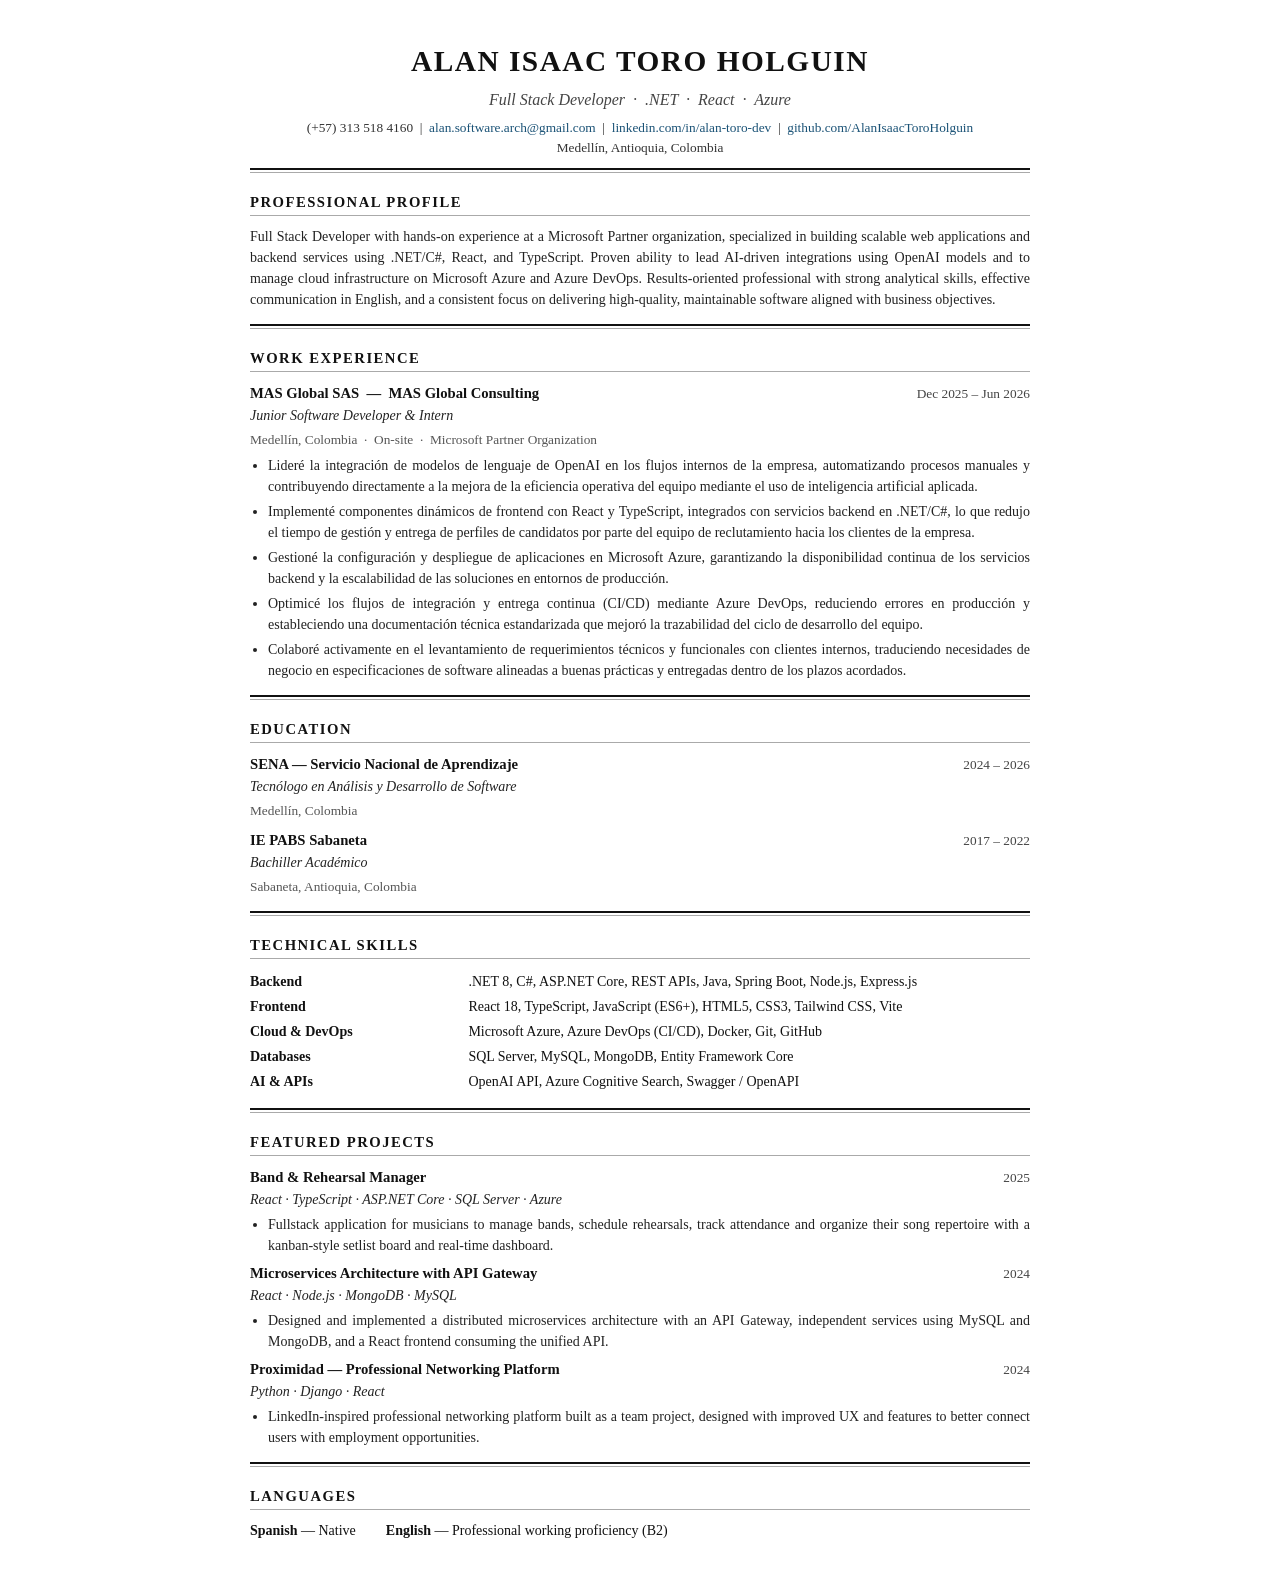
==== assets/cv/AlanToro-CV-Harvard.html @ 19d11485 "Fix mobile hero image, add Band Manager live link, add Harvard CV - Fix responsive: remove old hero " ====
<!DOCTYPE html>
<html lang="en">
<head>
<meta charset="UTF-8">
<style>
  body {
    font-family: "Garamond", "Times New Roman", serif;
    font-size: 11pt;
    line-height: 1.5;
    color: #111;
    max-width: 780px;
    margin: 40px auto;
    padding: 0 40px;
  }

  /* HEADER */
  .header { text-align: center; margin-bottom: 6px; }
  .header h1 {
    font-size: 22pt;
    font-weight: bold;
    letter-spacing: 1.5px;
    text-transform: uppercase;
    margin: 0 0 4px 0;
  }
  .header .title {
    font-size: 12pt;
    color: #444;
    font-style: italic;
    margin-bottom: 6px;
  }
  .header .contact {
    font-size: 10pt;
    color: #333;
  }
  .header .contact a { color: #1a5276; text-decoration: none; }

  hr.thick {
    border: none;
    border-top: 2px solid #111;
    margin: 10px 0 2px 0;
  }
  hr.thin {
    border: none;
    border-top: 1px solid #aaa;
    margin: 2px 0 10px 0;
  }

  /* SECTIONS */
  .section-title {
    font-size: 11pt;
    font-weight: bold;
    text-transform: uppercase;
    letter-spacing: 1.5px;
    margin: 18px 0 0 0;
  }

  /* PROFILE */
  .profile p {
    margin: 6px 0 0 0;
    text-align: justify;
    font-size: 10.5pt;
    color: #222;
  }

  /* EXPERIENCE / EDUCATION rows */
  .entry { margin: 10px 0 0 0; }
  .entry-header {
    display: flex;
    justify-content: space-between;
    align-items: baseline;
  }
  .entry-org {
    font-weight: bold;
    font-size: 11pt;
  }
  .entry-date {
    font-size: 10pt;
    color: #444;
    white-space: nowrap;
    margin-left: 12px;
  }
  .entry-role {
    font-style: italic;
    font-size: 10.5pt;
    color: #222;
    margin: 1px 0 4px 0;
  }
  .entry-location {
    font-size: 10pt;
    color: #555;
    margin-bottom: 5px;
  }

  ul.bullets {
    margin: 4px 0 0 0;
    padding-left: 18px;
  }
  ul.bullets li {
    font-size: 10.5pt;
    color: #222;
    margin-bottom: 4px;
    text-align: justify;
  }

  /* SKILLS */
  .skills-table { width: 100%; border-collapse: collapse; margin-top: 6px; }
  .skills-table td {
    font-size: 10.5pt;
    padding: 2px 10px 2px 0;
    vertical-align: top;
  }
  .skills-table td:first-child {
    font-weight: bold;
    width: 28%;
    color: #111;
  }

  /* LANGUAGES */
  .lang-row { display: flex; gap: 30px; margin-top: 6px; }
  .lang-item { font-size: 10.5pt; }
  .lang-item strong { color: #111; }

  @media print {
    body { margin: 0; padding: 20px 40px; }
  }
</style>
</head>
<body>

<!-- ══ HEADER ══ -->
<div class="header">
  <h1>Alan Isaac Toro Holguin</h1>
  <div class="title">Full Stack Developer &nbsp;·&nbsp; .NET &nbsp;·&nbsp; React &nbsp;·&nbsp; Azure</div>
  <div class="contact">
    (+57) 313 518 4160 &nbsp;|&nbsp;
    <a href="mailto:alan.software.arch@gmail.com">alan.software.arch@gmail.com</a> &nbsp;|&nbsp;
    <a href="https://www.linkedin.com/in/alan-toro-dev/">linkedin.com/in/alan-toro-dev</a> &nbsp;|&nbsp;
    <a href="https://github.com/AlanIsaacToroHolguin">github.com/AlanIsaacToroHolguin</a><br>
    Medellín, Antioquia, Colombia
  </div>
</div>

<hr class="thick"><hr class="thin">

<!-- ══ PROFESSIONAL PROFILE ══ -->
<div class="section-title">Professional Profile</div>
<hr class="thin">
<div class="profile">
  <p>
    Full Stack Developer with hands-on experience at a Microsoft Partner organization, specialized in building
    scalable web applications and backend services using .NET/C#, React, and TypeScript. Proven ability to lead
    AI-driven integrations using OpenAI models and to manage cloud infrastructure on Microsoft Azure and Azure DevOps.
    Results-oriented professional with strong analytical skills, effective communication in English, and a consistent
    focus on delivering high-quality, maintainable software aligned with business objectives.
  </p>
</div>

<hr class="thick" style="margin-top:14px;"><hr class="thin">

<!-- ══ WORK EXPERIENCE ══ -->
<div class="section-title">Work Experience</div>
<hr class="thin">

<div class="entry">
  <div class="entry-header">
    <div class="entry-org">MAS Global SAS &nbsp;—&nbsp; MAS Global Consulting</div>
    <div class="entry-date">Dec 2025 – Jun 2026</div>
  </div>
  <div class="entry-role">Junior Software Developer &amp; Intern</div>
  <div class="entry-location">Medellín, Colombia &nbsp;·&nbsp; On-site &nbsp;·&nbsp; Microsoft Partner Organization</div>
  <ul class="bullets">
    <li>
      Lideré la integración de modelos de lenguaje de OpenAI en los flujos internos de la empresa,
      automatizando procesos manuales y contribuyendo directamente a la mejora de la eficiencia operativa
      del equipo mediante el uso de inteligencia artificial aplicada.
    </li>
    <li>
      Implementé componentes dinámicos de frontend con React y TypeScript, integrados con servicios
      backend en .NET/C#, lo que redujo el tiempo de gestión y entrega de perfiles de candidatos
      por parte del equipo de reclutamiento hacia los clientes de la empresa.
    </li>
    <li>
      Gestioné la configuración y despliegue de aplicaciones en Microsoft Azure, garantizando la
      disponibilidad continua de los servicios backend y la escalabilidad de las soluciones
      en entornos de producción.
    </li>
    <li>
      Optimicé los flujos de integración y entrega continua (CI/CD) mediante Azure DevOps,
      reduciendo errores en producción y estableciendo una documentación técnica estandarizada
      que mejoró la trazabilidad del ciclo de desarrollo del equipo.
    </li>
    <li>
      Colaboré activamente en el levantamiento de requerimientos técnicos y funcionales con
      clientes internos, traduciendo necesidades de negocio en especificaciones de software
      alineadas a buenas prácticas y entregadas dentro de los plazos acordados.
    </li>
  </ul>
</div>

<hr class="thick" style="margin-top:14px;"><hr class="thin">

<!-- ══ EDUCATION ══ -->
<div class="section-title">Education</div>
<hr class="thin">

<div class="entry">
  <div class="entry-header">
    <div class="entry-org">SENA — Servicio Nacional de Aprendizaje</div>
    <div class="entry-date">2024 – 2026</div>
  </div>
  <div class="entry-role">Tecnólogo en Análisis y Desarrollo de Software</div>
  <div class="entry-location">Medellín, Colombia</div>
</div>

<div class="entry" style="margin-top:8px;">
  <div class="entry-header">
    <div class="entry-org">IE PABS Sabaneta</div>
    <div class="entry-date">2017 – 2022</div>
  </div>
  <div class="entry-role">Bachiller Académico</div>
  <div class="entry-location">Sabaneta, Antioquia, Colombia</div>
</div>

<hr class="thick" style="margin-top:14px;"><hr class="thin">

<!-- ══ TECHNICAL SKILLS ══ -->
<div class="section-title">Technical Skills</div>
<hr class="thin">

<table class="skills-table">
  <tr>
    <td>Backend</td>
    <td>.NET 8, C#, ASP.NET Core, REST APIs, Java, Spring Boot, Node.js, Express.js</td>
  </tr>
  <tr>
    <td>Frontend</td>
    <td>React 18, TypeScript, JavaScript (ES6+), HTML5, CSS3, Tailwind CSS, Vite</td>
  </tr>
  <tr>
    <td>Cloud &amp; DevOps</td>
    <td>Microsoft Azure, Azure DevOps (CI/CD), Docker, Git, GitHub</td>
  </tr>
  <tr>
    <td>Databases</td>
    <td>SQL Server, MySQL, MongoDB, Entity Framework Core</td>
  </tr>
  <tr>
    <td>AI &amp; APIs</td>
    <td>OpenAI API, Azure Cognitive Search, Swagger / OpenAPI</td>
  </tr>
</table>

<hr class="thick" style="margin-top:14px;"><hr class="thin">

<!-- ══ FEATURED PROJECTS ══ -->
<div class="section-title">Featured Projects</div>
<hr class="thin">

<div class="entry">
  <div class="entry-header">
    <div class="entry-org">Band &amp; Rehearsal Manager</div>
    <div class="entry-date">2025</div>
  </div>
  <div class="entry-role">React · TypeScript · ASP.NET Core · SQL Server · Azure</div>
  <ul class="bullets">
    <li>Fullstack application for musicians to manage bands, schedule rehearsals, track attendance and organize their song repertoire with a kanban-style setlist board and real-time dashboard.</li>
  </ul>
</div>

<div class="entry" style="margin-top:6px;">
  <div class="entry-header">
    <div class="entry-org">Microservices Architecture with API Gateway</div>
    <div class="entry-date">2024</div>
  </div>
  <div class="entry-role">React · Node.js · MongoDB · MySQL</div>
  <ul class="bullets">
    <li>Designed and implemented a distributed microservices architecture with an API Gateway, independent services using MySQL and MongoDB, and a React frontend consuming the unified API.</li>
  </ul>
</div>

<div class="entry" style="margin-top:6px;">
  <div class="entry-header">
    <div class="entry-org">Proximidad — Professional Networking Platform</div>
    <div class="entry-date">2024</div>
  </div>
  <div class="entry-role">Python · Django · React</div>
  <ul class="bullets">
    <li>LinkedIn-inspired professional networking platform built as a team project, designed with improved UX and features to better connect users with employment opportunities.</li>
  </ul>
</div>

<hr class="thick" style="margin-top:14px;"><hr class="thin">

<!-- ══ LANGUAGES ══ -->
<div class="section-title">Languages</div>
<hr class="thin">
<div class="lang-row">
  <div class="lang-item"><strong>Spanish</strong> — Native</div>
  <div class="lang-item"><strong>English</strong> — Professional working proficiency (B2)</div>
</div>

</body>
</html>
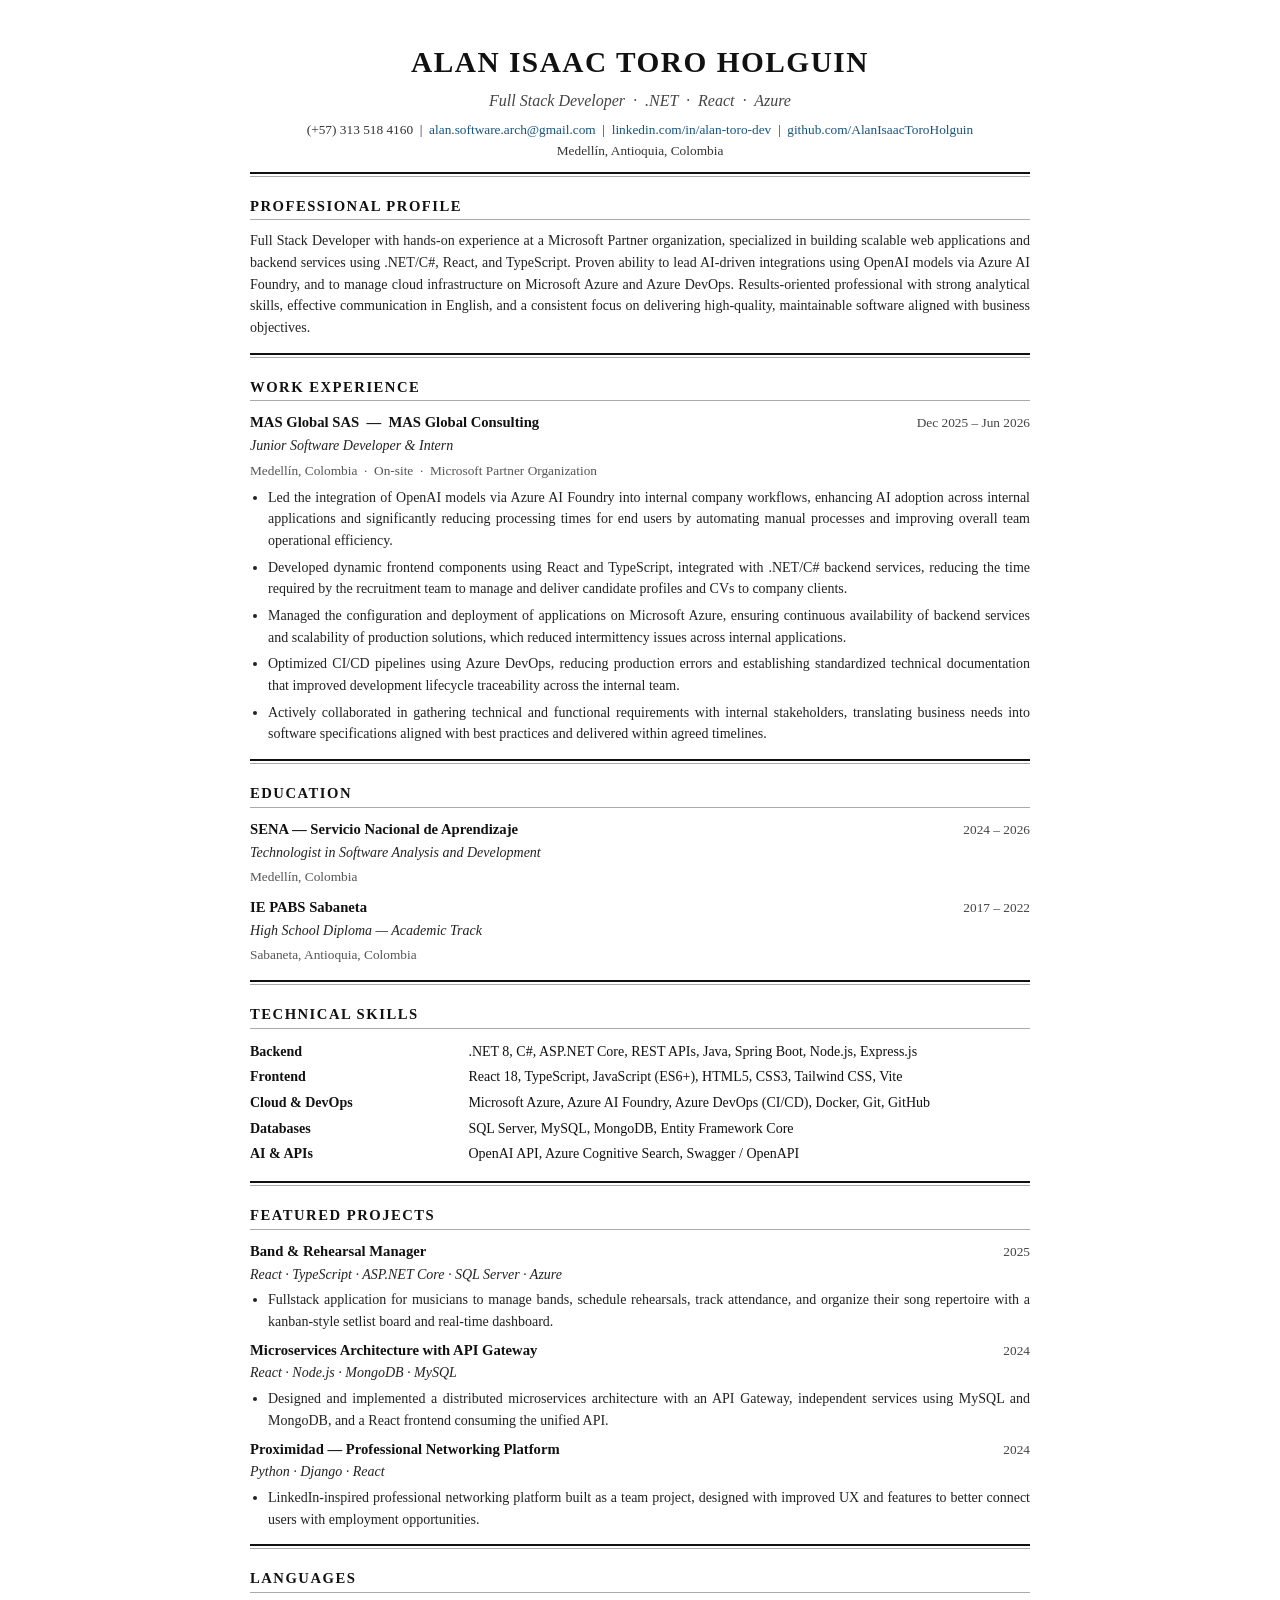
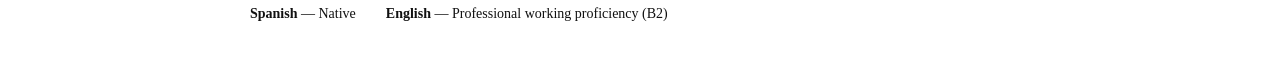
==== commit f138de26: "Polish Harvard CV: full English, updated bullets with Azure AI Foundry <noreply@anthropic.com>" ====
--- a/assets/cv/AlanToro-CV-Harvard.html
+++ b/assets/cv/AlanToro-CV-Harvard.html
@@ -6,14 +6,13 @@
   body {
     font-family: "Garamond", "Times New Roman", serif;
     font-size: 11pt;
-    line-height: 1.5;
+    line-height: 1.55;
     color: #111;
     max-width: 780px;
     margin: 40px auto;
     padding: 0 40px;
   }
 
-  /* HEADER */
   .header { text-align: center; margin-bottom: 6px; }
   .header h1 {
     font-size: 22pt;
@@ -28,24 +27,12 @@
     font-style: italic;
     margin-bottom: 6px;
   }
-  .header .contact {
-    font-size: 10pt;
-    color: #333;
-  }
+  .header .contact { font-size: 10pt; color: #333; }
   .header .contact a { color: #1a5276; text-decoration: none; }
 
-  hr.thick {
-    border: none;
-    border-top: 2px solid #111;
-    margin: 10px 0 2px 0;
-  }
-  hr.thin {
-    border: none;
-    border-top: 1px solid #aaa;
-    margin: 2px 0 10px 0;
-  }
-
-  /* SECTIONS */
+  hr.thick { border: none; border-top: 2px solid #111; margin: 10px 0 2px 0; }
+  hr.thin  { border: none; border-top: 1px solid #aaa; margin: 2px 0 10px 0; }
+
   .section-title {
     font-size: 11pt;
     font-weight: bold;
@@ -54,7 +41,6 @@
     margin: 18px 0 0 0;
   }
 
-  /* PROFILE */
   .profile p {
     margin: 6px 0 0 0;
     text-align: justify;
@@ -62,60 +48,29 @@
     color: #222;
   }
 
-  /* EXPERIENCE / EDUCATION rows */
   .entry { margin: 10px 0 0 0; }
   .entry-header {
     display: flex;
     justify-content: space-between;
     align-items: baseline;
   }
-  .entry-org {
-    font-weight: bold;
-    font-size: 11pt;
-  }
-  .entry-date {
-    font-size: 10pt;
-    color: #444;
-    white-space: nowrap;
-    margin-left: 12px;
-  }
-  .entry-role {
-    font-style: italic;
-    font-size: 10.5pt;
-    color: #222;
-    margin: 1px 0 4px 0;
-  }
-  .entry-location {
-    font-size: 10pt;
-    color: #555;
-    margin-bottom: 5px;
-  }
-
-  ul.bullets {
-    margin: 4px 0 0 0;
-    padding-left: 18px;
-  }
+  .entry-org   { font-weight: bold; font-size: 11pt; }
+  .entry-date  { font-size: 10pt; color: #444; white-space: nowrap; margin-left: 12px; }
+  .entry-role  { font-style: italic; font-size: 10.5pt; color: #222; margin: 1px 0 4px 0; }
+  .entry-location { font-size: 10pt; color: #555; margin-bottom: 5px; }
+
+  ul.bullets { margin: 4px 0 0 0; padding-left: 18px; }
   ul.bullets li {
     font-size: 10.5pt;
     color: #222;
-    margin-bottom: 4px;
+    margin-bottom: 5px;
     text-align: justify;
   }
 
-  /* SKILLS */
   .skills-table { width: 100%; border-collapse: collapse; margin-top: 6px; }
-  .skills-table td {
-    font-size: 10.5pt;
-    padding: 2px 10px 2px 0;
-    vertical-align: top;
-  }
-  .skills-table td:first-child {
-    font-weight: bold;
-    width: 28%;
-    color: #111;
-  }
-
-  /* LANGUAGES */
+  .skills-table td { font-size: 10.5pt; padding: 2px 10px 2px 0; vertical-align: top; }
+  .skills-table td:first-child { font-weight: bold; width: 28%; color: #111; }
+
   .lang-row { display: flex; gap: 30px; margin-top: 6px; }
   .lang-item { font-size: 10.5pt; }
   .lang-item strong { color: #111; }
@@ -127,7 +82,7 @@
 </head>
 <body>
 
-<!-- ══ HEADER ══ -->
+<!-- HEADER -->
 <div class="header">
   <h1>Alan Isaac Toro Holguin</h1>
   <div class="title">Full Stack Developer &nbsp;·&nbsp; .NET &nbsp;·&nbsp; React &nbsp;·&nbsp; Azure</div>
@@ -142,22 +97,23 @@
 
 <hr class="thick"><hr class="thin">
 
-<!-- ══ PROFESSIONAL PROFILE ══ -->
+<!-- PROFESSIONAL PROFILE -->
 <div class="section-title">Professional Profile</div>
 <hr class="thin">
 <div class="profile">
   <p>
     Full Stack Developer with hands-on experience at a Microsoft Partner organization, specialized in building
     scalable web applications and backend services using .NET/C#, React, and TypeScript. Proven ability to lead
-    AI-driven integrations using OpenAI models and to manage cloud infrastructure on Microsoft Azure and Azure DevOps.
-    Results-oriented professional with strong analytical skills, effective communication in English, and a consistent
-    focus on delivering high-quality, maintainable software aligned with business objectives.
+    AI-driven integrations using OpenAI models via Azure AI Foundry, and to manage cloud infrastructure on
+    Microsoft Azure and Azure DevOps. Results-oriented professional with strong analytical skills, effective
+    communication in English, and a consistent focus on delivering high-quality, maintainable software
+    aligned with business objectives.
   </p>
 </div>
 
 <hr class="thick" style="margin-top:14px;"><hr class="thin">
 
-<!-- ══ WORK EXPERIENCE ══ -->
+<!-- WORK EXPERIENCE -->
 <div class="section-title">Work Experience</div>
 <hr class="thin">
 
@@ -170,36 +126,36 @@
   <div class="entry-location">Medellín, Colombia &nbsp;·&nbsp; On-site &nbsp;·&nbsp; Microsoft Partner Organization</div>
   <ul class="bullets">
     <li>
-      Lideré la integración de modelos de lenguaje de OpenAI en los flujos internos de la empresa,
-      automatizando procesos manuales y contribuyendo directamente a la mejora de la eficiencia operativa
-      del equipo mediante el uso de inteligencia artificial aplicada.
-    </li>
-    <li>
-      Implementé componentes dinámicos de frontend con React y TypeScript, integrados con servicios
-      backend en .NET/C#, lo que redujo el tiempo de gestión y entrega de perfiles de candidatos
-      por parte del equipo de reclutamiento hacia los clientes de la empresa.
-    </li>
-    <li>
-      Gestioné la configuración y despliegue de aplicaciones en Microsoft Azure, garantizando la
-      disponibilidad continua de los servicios backend y la escalabilidad de las soluciones
-      en entornos de producción.
-    </li>
-    <li>
-      Optimicé los flujos de integración y entrega continua (CI/CD) mediante Azure DevOps,
-      reduciendo errores en producción y estableciendo una documentación técnica estandarizada
-      que mejoró la trazabilidad del ciclo de desarrollo del equipo.
-    </li>
-    <li>
-      Colaboré activamente en el levantamiento de requerimientos técnicos y funcionales con
-      clientes internos, traduciendo necesidades de negocio en especificaciones de software
-      alineadas a buenas prácticas y entregadas dentro de los plazos acordados.
-    </li>
-  </ul>
-</div>
-
-<hr class="thick" style="margin-top:14px;"><hr class="thin">
-
-<!-- ══ EDUCATION ══ -->
+      Led the integration of OpenAI models via Azure AI Foundry into internal company workflows,
+      enhancing AI adoption across internal applications and significantly reducing processing times
+      for end users by automating manual processes and improving overall team operational efficiency.
+    </li>
+    <li>
+      Developed dynamic frontend components using React and TypeScript, integrated with .NET/C#
+      backend services, reducing the time required by the recruitment team to manage and deliver
+      candidate profiles and CVs to company clients.
+    </li>
+    <li>
+      Managed the configuration and deployment of applications on Microsoft Azure, ensuring
+      continuous availability of backend services and scalability of production solutions,
+      which reduced intermittency issues across internal applications.
+    </li>
+    <li>
+      Optimized CI/CD pipelines using Azure DevOps, reducing production errors and establishing
+      standardized technical documentation that improved development lifecycle traceability
+      across the internal team.
+    </li>
+    <li>
+      Actively collaborated in gathering technical and functional requirements with internal
+      stakeholders, translating business needs into software specifications aligned with
+      best practices and delivered within agreed timelines.
+    </li>
+  </ul>
+</div>
+
+<hr class="thick" style="margin-top:14px;"><hr class="thin">
+
+<!-- EDUCATION -->
 <div class="section-title">Education</div>
 <hr class="thin">
 
@@ -208,7 +164,7 @@
     <div class="entry-org">SENA — Servicio Nacional de Aprendizaje</div>
     <div class="entry-date">2024 – 2026</div>
   </div>
-  <div class="entry-role">Tecnólogo en Análisis y Desarrollo de Software</div>
+  <div class="entry-role">Technologist in Software Analysis and Development</div>
   <div class="entry-location">Medellín, Colombia</div>
 </div>
 
@@ -217,13 +173,13 @@
     <div class="entry-org">IE PABS Sabaneta</div>
     <div class="entry-date">2017 – 2022</div>
   </div>
-  <div class="entry-role">Bachiller Académico</div>
+  <div class="entry-role">High School Diploma — Academic Track</div>
   <div class="entry-location">Sabaneta, Antioquia, Colombia</div>
 </div>
 
 <hr class="thick" style="margin-top:14px;"><hr class="thin">
 
-<!-- ══ TECHNICAL SKILLS ══ -->
+<!-- TECHNICAL SKILLS -->
 <div class="section-title">Technical Skills</div>
 <hr class="thin">
 
@@ -238,7 +194,7 @@
   </tr>
   <tr>
     <td>Cloud &amp; DevOps</td>
-    <td>Microsoft Azure, Azure DevOps (CI/CD), Docker, Git, GitHub</td>
+    <td>Microsoft Azure, Azure AI Foundry, Azure DevOps (CI/CD), Docker, Git, GitHub</td>
   </tr>
   <tr>
     <td>Databases</td>
@@ -252,7 +208,7 @@
 
 <hr class="thick" style="margin-top:14px;"><hr class="thin">
 
-<!-- ══ FEATURED PROJECTS ══ -->
+<!-- FEATURED PROJECTS -->
 <div class="section-title">Featured Projects</div>
 <hr class="thin">
 
@@ -263,7 +219,8 @@
   </div>
   <div class="entry-role">React · TypeScript · ASP.NET Core · SQL Server · Azure</div>
   <ul class="bullets">
-    <li>Fullstack application for musicians to manage bands, schedule rehearsals, track attendance and organize their song repertoire with a kanban-style setlist board and real-time dashboard.</li>
+    <li>Fullstack application for musicians to manage bands, schedule rehearsals, track attendance,
+    and organize their song repertoire with a kanban-style setlist board and real-time dashboard.</li>
   </ul>
 </div>
 
@@ -274,7 +231,8 @@
   </div>
   <div class="entry-role">React · Node.js · MongoDB · MySQL</div>
   <ul class="bullets">
-    <li>Designed and implemented a distributed microservices architecture with an API Gateway, independent services using MySQL and MongoDB, and a React frontend consuming the unified API.</li>
+    <li>Designed and implemented a distributed microservices architecture with an API Gateway,
+    independent services using MySQL and MongoDB, and a React frontend consuming the unified API.</li>
   </ul>
 </div>
 
@@ -285,13 +243,14 @@
   </div>
   <div class="entry-role">Python · Django · React</div>
   <ul class="bullets">
-    <li>LinkedIn-inspired professional networking platform built as a team project, designed with improved UX and features to better connect users with employment opportunities.</li>
-  </ul>
-</div>
-
-<hr class="thick" style="margin-top:14px;"><hr class="thin">
-
-<!-- ══ LANGUAGES ══ -->
+    <li>LinkedIn-inspired professional networking platform built as a team project, designed with
+    improved UX and features to better connect users with employment opportunities.</li>
+  </ul>
+</div>
+
+<hr class="thick" style="margin-top:14px;"><hr class="thin">
+
+<!-- LANGUAGES -->
 <div class="section-title">Languages</div>
 <hr class="thin">
 <div class="lang-row">
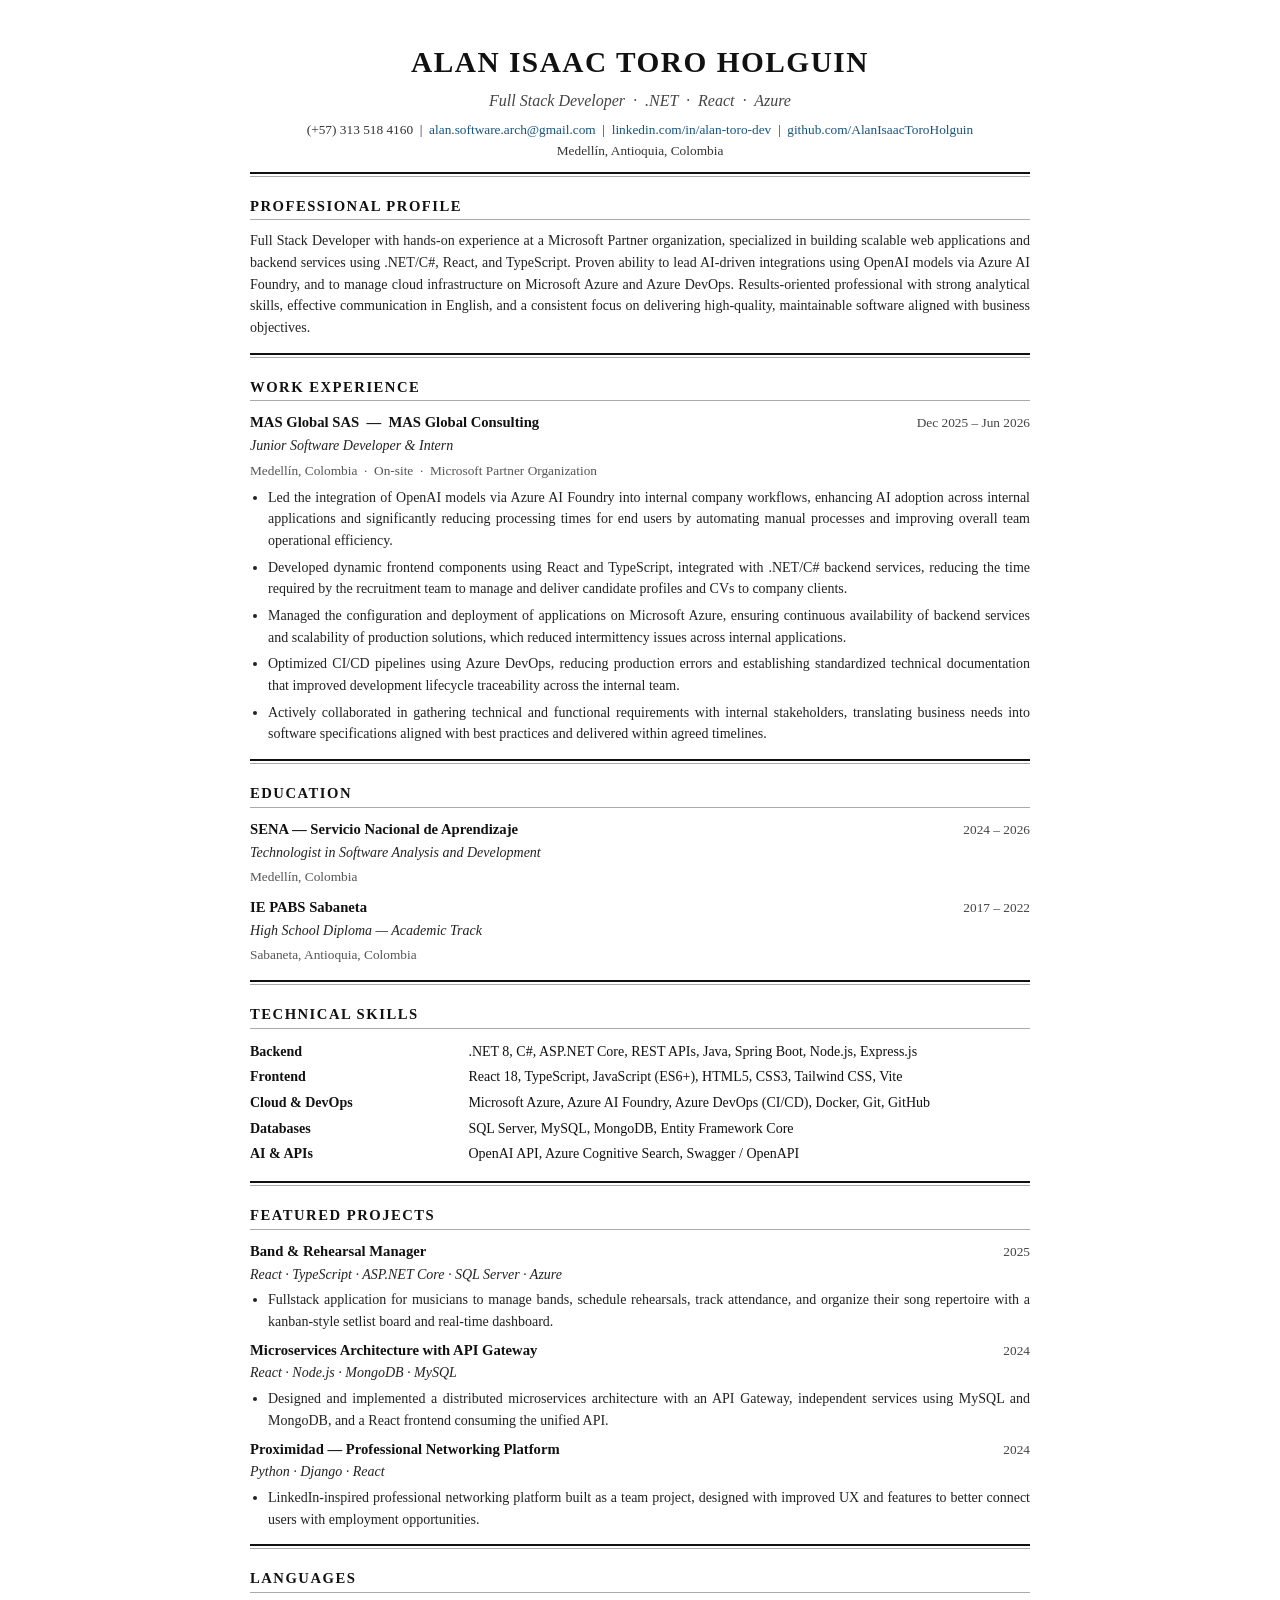
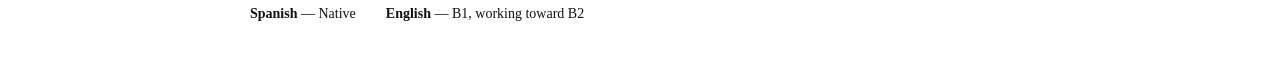
==== commit 9afb17e1: "Update Harvard CV" ====
--- a/assets/cv/AlanToro-CV-Harvard.html
+++ b/assets/cv/AlanToro-CV-Harvard.html
@@ -255,7 +255,7 @@
 <hr class="thin">
 <div class="lang-row">
   <div class="lang-item"><strong>Spanish</strong> — Native</div>
-  <div class="lang-item"><strong>English</strong> — Professional working proficiency (B2)</div>
+  <div class="lang-item"><strong>English</strong> — B1, working toward B2</div>
 </div>
 
 </body>
